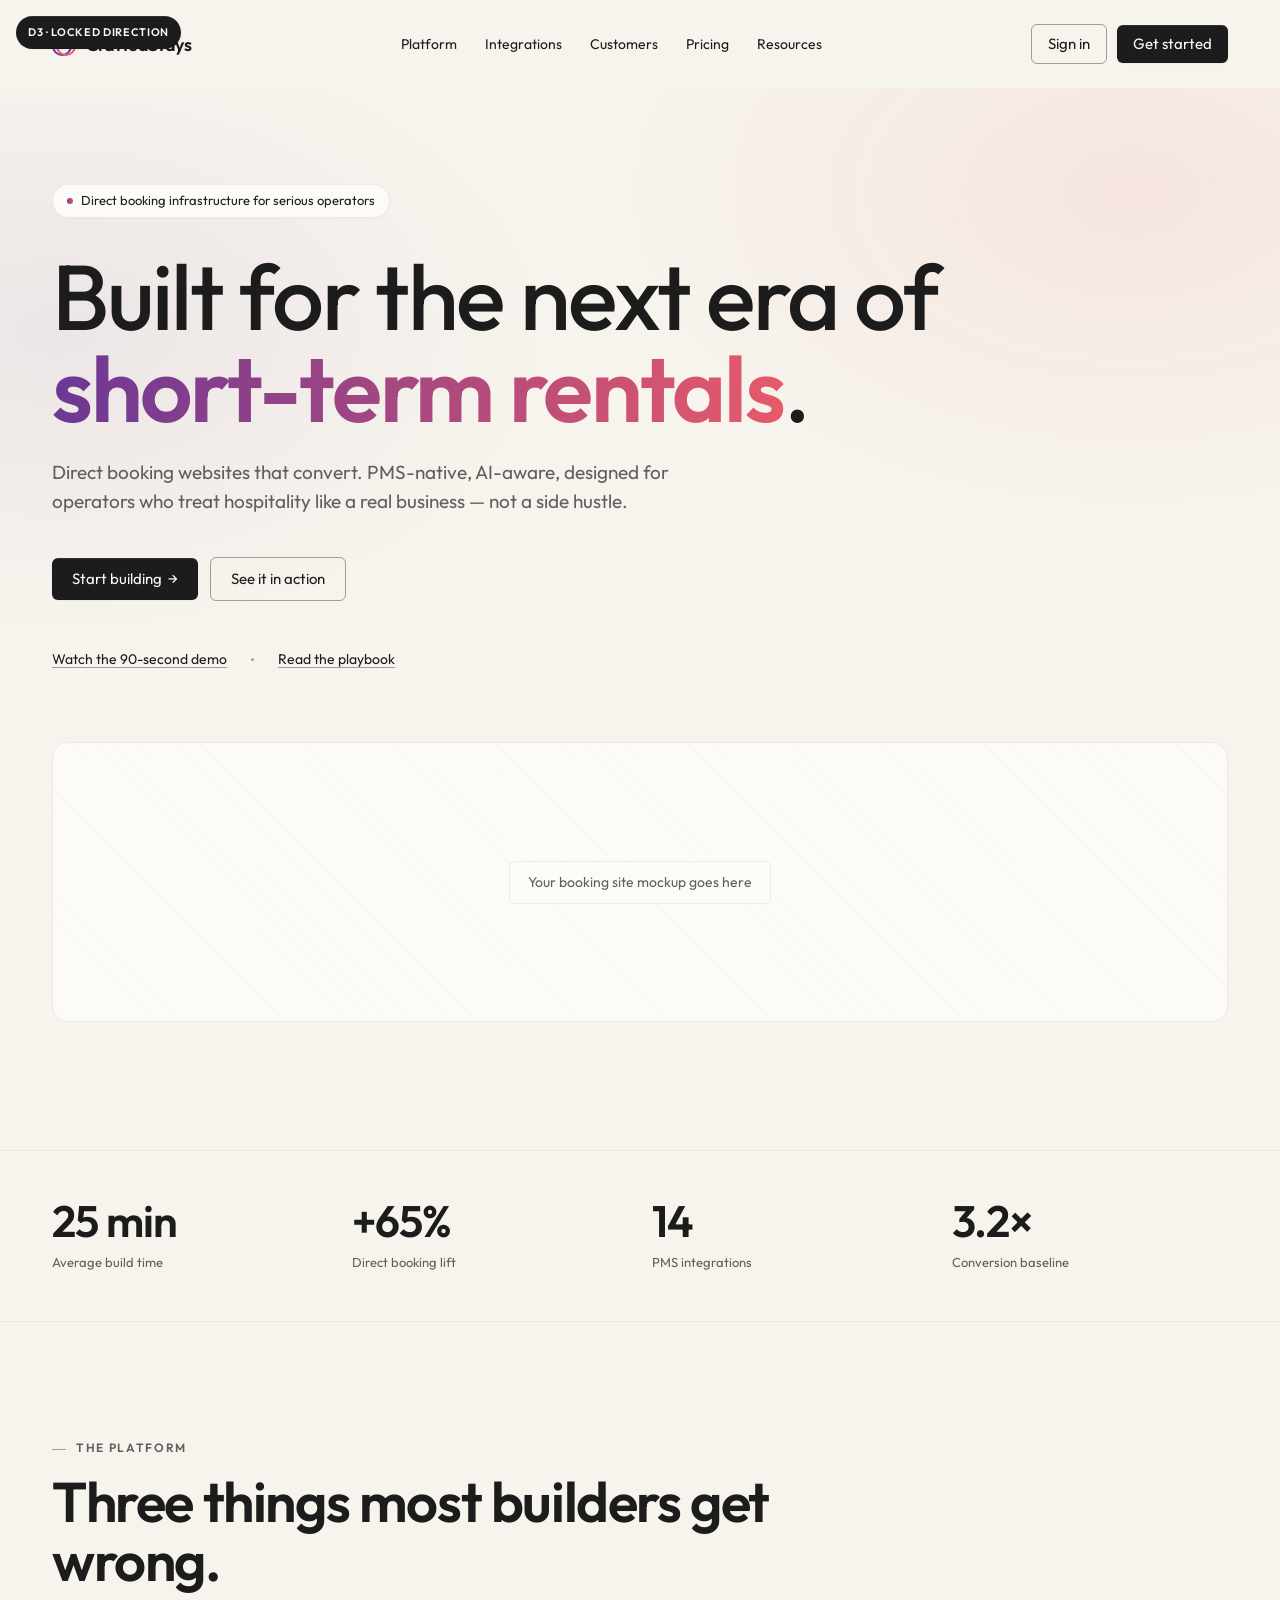
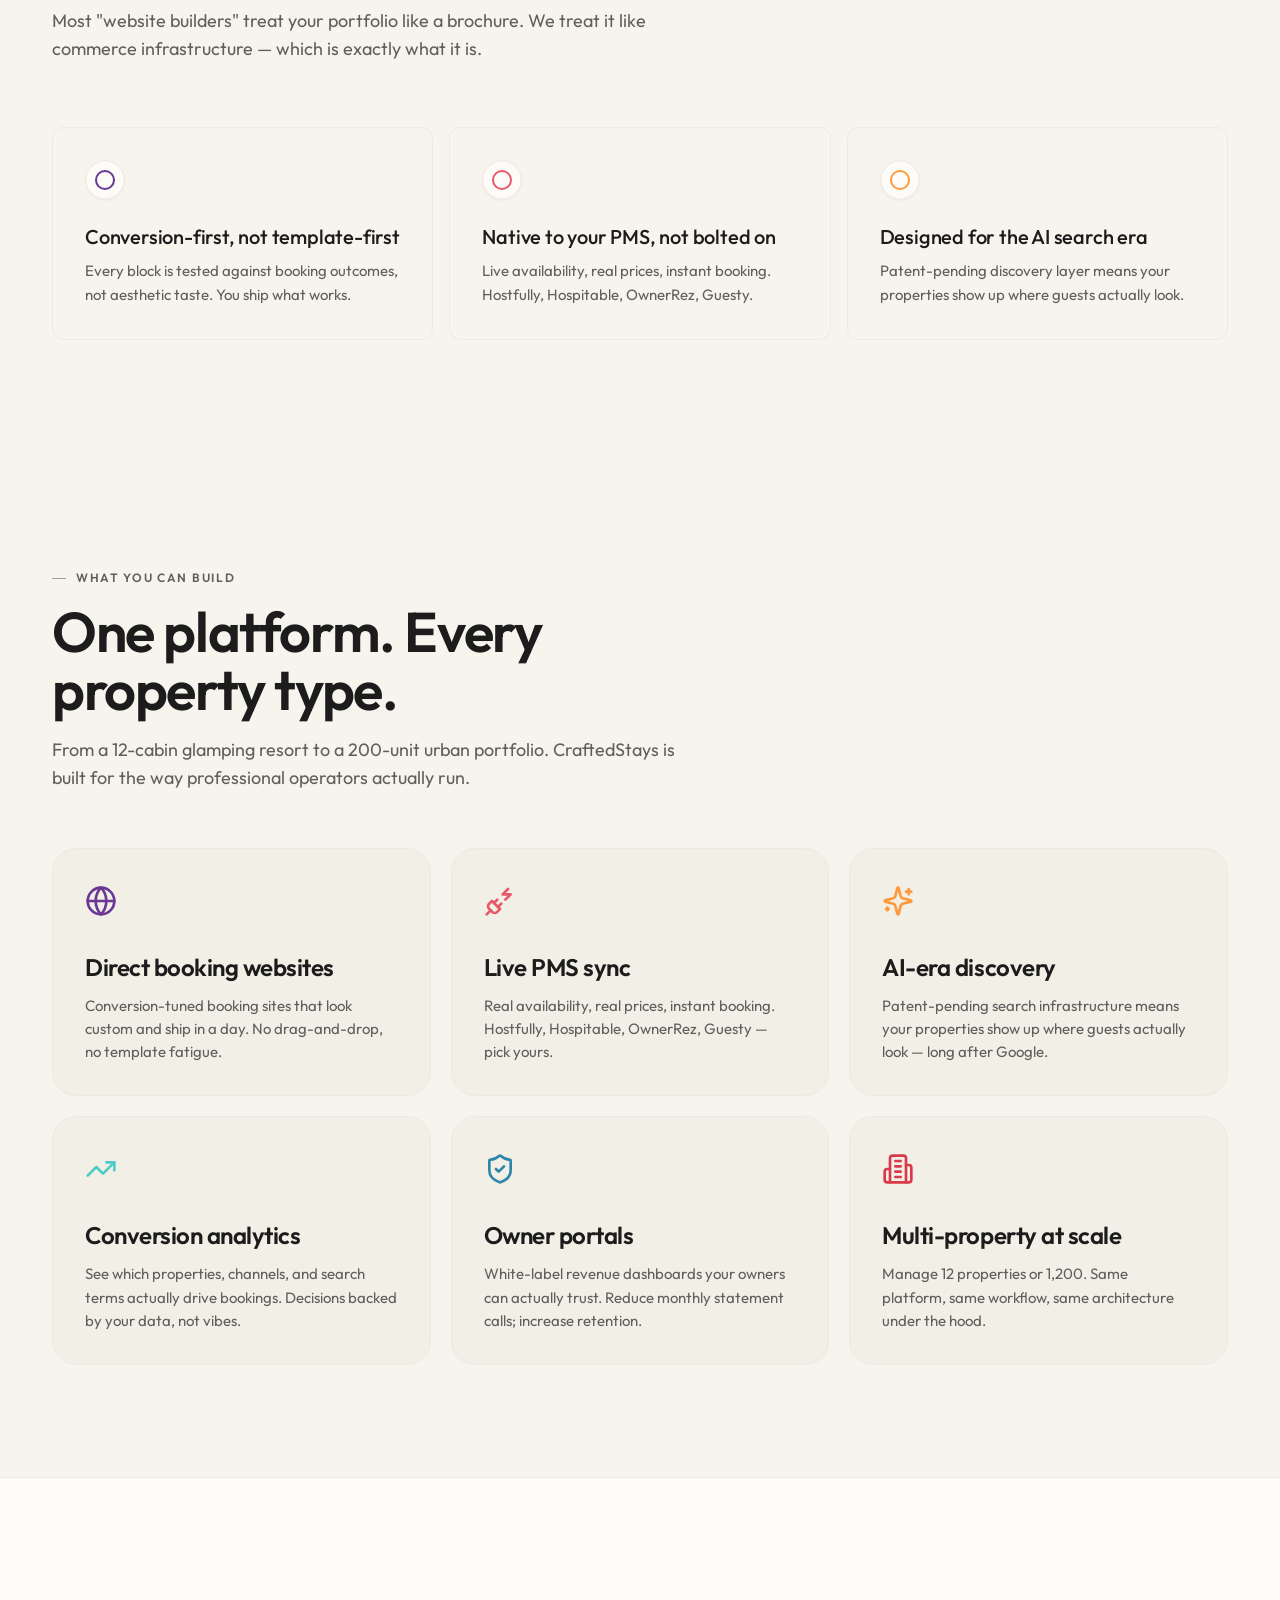
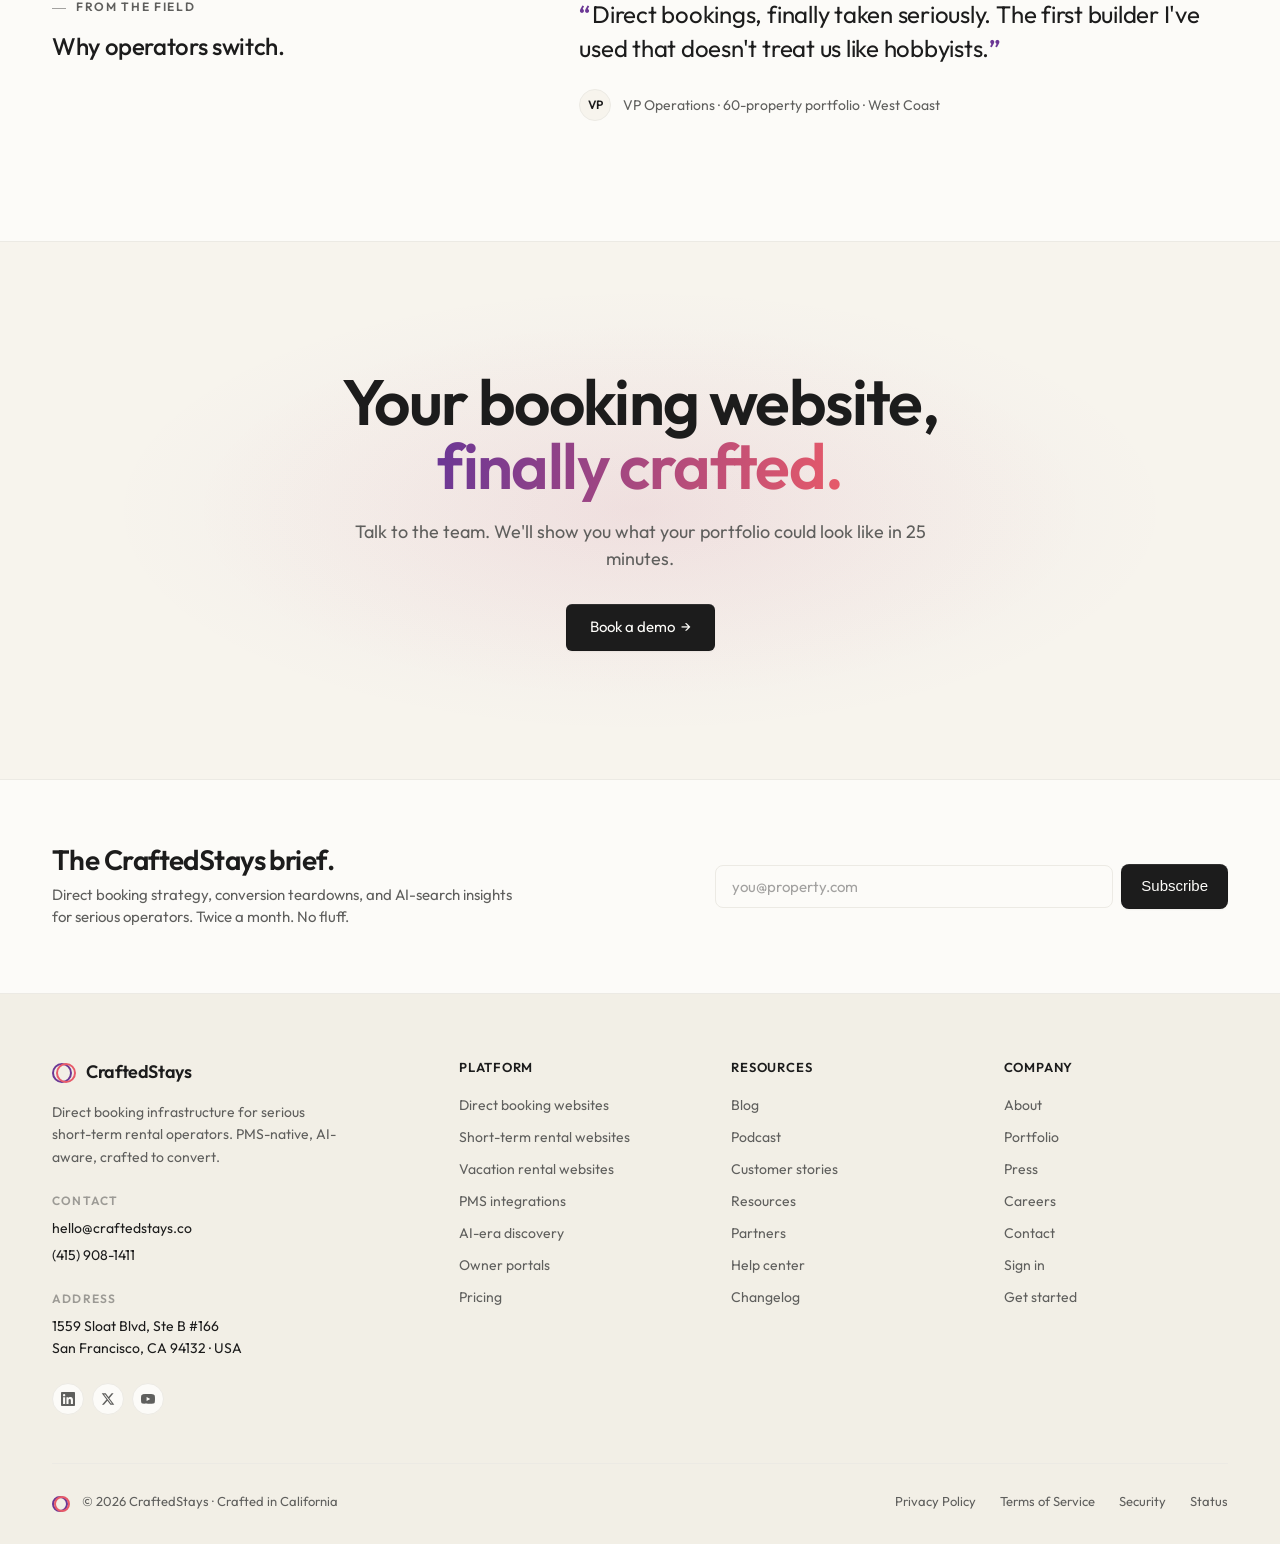
==== exemplar.html @ 5569e60b "Initial commit: CraftedStays design system v1.0 Locked direction D3 (warm cream parchment + Outfit +" ====
<!doctype html>
<html lang="en">
<head>
<meta charset="utf-8" />
<meta name="viewport" content="width=device-width, initial-scale=1" />
<title>CraftedStays — Direction D3: Locked</title>
<link rel="preconnect" href="https://fonts.googleapis.com">
<link rel="preconnect" href="https://fonts.gstatic.com" crossorigin>
<link href="https://fonts.googleapis.com/css2?family=Outfit:wght@400;500;600;700&display=swap" rel="stylesheet">
<style>
  :root{
    --cream:#F7F4ED;
    --cream-2:#F2EFE6;
    --paper:#FCFBF8;
    --ink:#1C1C1C;
    --ink-83:rgba(28,28,28,0.83);
    --ink-60:#5F5F5D;
    --ink-40:rgba(28,28,28,0.40);
    --ink-12:rgba(28,28,28,0.12);
    --ink-04:rgba(28,28,28,0.04);
    --line:#ECEAE4;
    --line-strong:#D8D4C6;
    --purple:#6B3795;
    --coral:#E75A69;
    --orange:#FF9A3C;
    --grad: linear-gradient(95deg, #6B3795 0%, #E75A69 100%);
    --max:1240px;

    /* Icon-card accent colors (rotates 1→6 across grid) */
    --icon-1:#6B3795; /* deep purple — logo */
    --icon-2:#E75A69; /* coral — logo */
    --icon-3:#FF9A3C; /* bright orange */
    --icon-4:#4ECDC4; /* teal mint */
    --icon-5:#2E86AB; /* deep navy */
    --icon-6:#D93A4B; /* deep red */
  }
  *{box-sizing:border-box}
  html,body{margin:0;padding:0}
  body{
    font-family:'Outfit',ui-sans-serif,system-ui,sans-serif;
    background:var(--cream);
    color:var(--ink);
    -webkit-font-smoothing:antialiased;
    line-height:1.5;
  }
  .wrap{max-width:var(--max);margin:0 auto;padding:0 32px}

  .tag{position:fixed;top:16px;left:16px;background:var(--ink);color:var(--paper);font-size:11px;font-weight:600;letter-spacing:0.06em;text-transform:uppercase;padding:8px 12px;border-radius:999px;z-index:100;box-shadow:inset 0 0.5px 0 0 rgba(255,255,255,.2),inset 0 0 0 0.5px rgba(0,0,0,.2),0 1px 2px 0 rgba(0,0,0,.05)}

  /* Nav */
  .nav{padding:20px 0;background:var(--cream)}
  .nav-inner{display:flex;align-items:center;justify-content:space-between;height:48px}
  .logo{display:flex;align-items:center;gap:10px;font-weight:600;font-size:18px;letter-spacing:-0.02em}
  .logo-mark{width:24px;height:24px;position:relative;flex-shrink:0}
  .logo-mark::before,.logo-mark::after{content:"";position:absolute;width:16px;height:16px;border:2.5px solid var(--purple);border-radius:50%}
  .logo-mark::before{left:0;top:4px}
  .logo-mark::after{right:0;top:4px;border-color:var(--coral)}
  .nav-links{display:flex;gap:28px;list-style:none;margin:0;padding:0;font-size:14px;font-weight:400}
  .nav-links a{color:var(--ink);text-decoration:none}
  .nav-links a:hover{text-decoration:underline}
  .nav-cta{display:flex;gap:10px;align-items:center}

  /* Buttons */
  .btn{display:inline-flex;align-items:center;gap:6px;padding:8px 16px;border-radius:6px;font-weight:400;font-size:15px;text-decoration:none;border:none;transition:opacity .15s ease;line-height:1.5}
  .btn-primary{background:var(--ink);color:var(--paper);box-shadow:inset 0 0.5px 0 0 rgba(255,255,255,.2),inset 0 0 0 0.5px rgba(0,0,0,.2),0 1px 2px 0 rgba(0,0,0,.05)}
  .btn-primary:active{opacity:.8}
  .btn-ghost{background:transparent;color:var(--ink);border:1px solid var(--ink-40)}
  .btn-ghost:active{opacity:.8}
  .btn-arrow::after{content:"→";transition:transform .15s ease}
  .btn-arrow:hover::after{transform:translateX(2px)}

  .link-inline{color:var(--ink);text-decoration:underline;text-underline-offset:3px;text-decoration-color:var(--ink-40);text-decoration-thickness:1px;font-size:14px;font-weight:400;transition:text-decoration-color .15s ease}
  .link-inline:hover{text-decoration-color:var(--ink)}

  /* Hero — softer 2-color wash */
  .hero{padding:96px 0 128px;position:relative;overflow:hidden}
  .hero::before{content:"";position:absolute;inset:-10% -10% 0;background:radial-gradient(55% 45% at 82% 18%,rgba(231,90,105,0.10),transparent 60%),radial-gradient(50% 40% at 12% 30%,rgba(107,55,149,0.08),transparent 65%);pointer-events:none}
  .hero .wrap{position:relative;z-index:2}
  .hero-eyebrow{display:inline-flex;align-items:center;gap:8px;padding:6px 14px;border-radius:999px;background:var(--paper);border:1px solid var(--line);font-size:13px;font-weight:400;color:var(--ink);margin-bottom:32px;box-shadow:0 1px 2px rgba(0,0,0,.03)}
  .hero-eyebrow::before{content:"";width:6px;height:6px;border-radius:50%;background:var(--grad)}
  h1.hero-h1{
    font-family:'Outfit';
    font-weight:480;
    font-size:clamp(48px,7.2vw,96px);
    line-height:1;
    letter-spacing:-0.025em;
    margin:0 0 24px;
    max-width:18ch;
    color:var(--ink);
  }
  h1.hero-h1 .accent{font-weight:600;background:var(--grad);-webkit-background-clip:text;background-clip:text;-webkit-text-fill-color:transparent;color:transparent}
  .hero-sub{font-size:19px;line-height:1.55;color:var(--ink-60);max-width:58ch;margin:0 0 40px;font-weight:400}
  .hero-cta{display:flex;gap:12px;align-items:center;flex-wrap:wrap}
  .hero-cta .btn{padding:10px 20px;font-size:15px}
  .hero-meta{margin-top:48px;display:flex;gap:24px;align-items:center;font-size:13px;color:var(--ink-60)}
  .hero-meta .dot{width:3px;height:3px;border-radius:50%;background:var(--ink-40)}

  .hero-mockup{margin-top:72px;background:var(--paper);border:1px solid var(--line);border-radius:16px;padding:24px;display:flex;gap:16px;align-items:center;justify-content:center;color:var(--ink-60);font-size:14px;height:280px;position:relative;overflow:hidden}
  .hero-mockup::before{content:"";position:absolute;inset:0;background:repeating-linear-gradient(45deg,transparent,transparent 14px,var(--ink-04) 14px,var(--ink-04) 15px);opacity:.5}
  .hero-mockup span{position:relative;background:var(--paper);padding:10px 18px;border-radius:6px;border:1px solid var(--line)}

  /* Stats */
  .stats{padding:48px 0;border-top:1px solid var(--line);border-bottom:1px solid var(--line);background:var(--cream)}
  .stats-row{display:grid;grid-template-columns:repeat(4,1fr);gap:24px}
  .stat strong{display:block;font-family:'Outfit';font-weight:600;font-size:44px;line-height:1;letter-spacing:-0.025em;color:var(--ink);margin-bottom:6px}
  .stat span{font-size:13px;color:var(--ink-60)}

  /* Section */
  .section{padding:112px 0}
  .section-head{margin-bottom:64px;max-width:720px}
  .section-eyebrow{display:inline-block;font-size:12px;font-weight:600;letter-spacing:0.14em;text-transform:uppercase;color:var(--ink-60);margin-bottom:16px}
  .section-eyebrow::before{content:"";display:inline-block;width:14px;height:1px;background:var(--ink-40);vertical-align:middle;margin-right:10px}
  .section-title{font-family:'Outfit';font-weight:600;font-size:clamp(34px,4.6vw,56px);line-height:1.05;letter-spacing:-0.025em;margin:0 0 16px}
  .section-lede{font-size:18px;color:var(--ink-60);max-width:54ch;margin:0;line-height:1.55}

  /* Cards — D's interlocking ring icons restored, accent rotates per card */
  .features{display:grid;grid-template-columns:repeat(3,1fr);gap:16px}
  .feature{background:var(--cream);border:1px solid var(--line);border-radius:12px;padding:32px;transition:border-color .15s ease}
  .feature:hover{border-color:var(--line-strong)}
  .feature-icon{width:40px;height:40px;border-radius:999px;background:var(--paper);border:1px solid var(--line);display:flex;align-items:center;justify-content:center;margin-bottom:24px;box-shadow:inset 0 0.5px 0 0 rgba(255,255,255,.2),inset 0 0 0 0.5px rgba(0,0,0,.05),0 1px 2px 0 rgba(0,0,0,.03);position:relative}
  .feature-icon::after{content:"";width:16px;height:16px;border:2.5px solid var(--purple);border-radius:50%}
  .feature:nth-child(2) .feature-icon::after{border-color:var(--coral)}
  .feature:nth-child(3) .feature-icon::after{border-color:var(--orange)}
  .feature h3{font-weight:500;font-size:20px;line-height:1.25;letter-spacing:-0.01em;margin:0 0 10px}
  .feature p{font-size:15px;color:var(--ink-60);line-height:1.6;margin:0}

  /* Icon cards — Lovable founders pattern adapted */
  .icon-section{padding:112px 0;background:var(--cream)}
  .icon-section .section-head{margin-bottom:56px;max-width:680px}
  .icon-grid{display:grid;grid-template-columns:repeat(3,1fr);gap:20px}
  .icon-card{background:var(--cream-2);border:1px solid var(--line);border-radius:24px;padding:36px 32px 32px;transition:border-color .15s ease, transform .15s ease}
  .icon-card:hover{border-color:var(--line-strong)}
  .icon-card .icon{width:32px;height:32px;display:flex;align-items:center;justify-content:center;margin-bottom:36px}
  .icon-card .icon svg{width:32px;height:32px;display:block}
  .icon-card:nth-child(1) .icon{color:var(--icon-1)}
  .icon-card:nth-child(2) .icon{color:var(--icon-2)}
  .icon-card:nth-child(3) .icon{color:var(--icon-3)}
  .icon-card:nth-child(4) .icon{color:var(--icon-4)}
  .icon-card:nth-child(5) .icon{color:var(--icon-5)}
  .icon-card:nth-child(6) .icon{color:var(--icon-6)}
  .icon-card h3{font-family:'Outfit';font-weight:600;font-size:24px;line-height:1.2;letter-spacing:-0.02em;margin:0 0 12px;color:var(--ink)}
  .icon-card p{font-size:15px;color:var(--ink-60);line-height:1.55;margin:0}

  /* Quote section */
  .quote-section{padding:120px 0;background:var(--paper);border-top:1px solid var(--line);border-bottom:1px solid var(--line)}
  .quote-grid{display:grid;grid-template-columns:1fr 1.4fr;gap:64px;align-items:start}
  .quote-eyebrow{font-size:12px;font-weight:600;letter-spacing:0.14em;text-transform:uppercase;color:var(--ink-60);margin-bottom:12px}
  .quote-eyebrow::before{content:"";display:inline-block;width:14px;height:1px;background:var(--ink-40);vertical-align:middle;margin-right:10px}
  .quote-section h3{font-family:'Outfit';font-weight:500;font-size:24px;letter-spacing:-0.015em;margin:0;color:var(--ink)}
  .quote-body{font-family:'Outfit';font-weight:400;font-size:24px;line-height:1.4;letter-spacing:-0.01em;color:var(--ink);margin:0 0 24px}
  .quote-body::before{content:"\201C";font-weight:600;color:var(--purple);margin-right:2px}
  .quote-body::after{content:"\201D";font-weight:600;color:var(--purple)}
  .quote-attr{font-size:14px;color:var(--ink-60);display:flex;align-items:center;gap:12px}
  .quote-attr-mark{width:32px;height:32px;border-radius:999px;background:var(--cream);border:1px solid var(--line);display:flex;align-items:center;justify-content:center;font-weight:600;color:var(--ink);font-size:12px}

  /* CTA */
  .cta-section{padding:128px 0;text-align:center;position:relative;overflow:hidden}
  .cta-section::before{content:"";position:absolute;inset:0;background:radial-gradient(50% 50% at 50% 50%,rgba(231,90,105,0.08),transparent 70%),radial-gradient(60% 60% at 50% 50%,rgba(107,55,149,0.05),transparent 70%);pointer-events:none}
  .cta-section .wrap{position:relative;z-index:2}
  .cta-section h2{font-family:'Outfit';font-weight:600;font-size:clamp(36px,5vw,68px);line-height:1;letter-spacing:-0.025em;margin:0 0 20px}
  .cta-section h2 .accent{background:var(--grad);-webkit-background-clip:text;background-clip:text;-webkit-text-fill-color:transparent}
  .cta-section p{font-size:18px;color:var(--ink-60);max-width:50ch;margin:0 auto 32px}

  /* Newsletter strip (above footer) */
  .newsletter{padding:64px 0;border-top:1px solid var(--line);background:var(--paper)}
  .newsletter-grid{display:grid;grid-template-columns:1.2fr 1fr;gap:48px;align-items:center}
  .newsletter h3{font-family:'Outfit';font-weight:600;font-size:28px;line-height:1.15;letter-spacing:-0.02em;margin:0 0 8px}
  .newsletter p{font-size:15px;color:var(--ink-60);margin:0;max-width:48ch}
  .newsletter form{display:flex;gap:8px;align-items:center}
  .newsletter input{flex:1;padding:11px 16px;border:1px solid var(--line);border-radius:8px;background:var(--paper);font-family:'Outfit';font-size:15px;color:var(--ink);outline:none;transition:border-color .15s ease}
  .newsletter input::placeholder{color:var(--ink-40)}
  .newsletter input:focus{border-color:var(--ink-40);box-shadow:0 0 0 3px rgba(28,28,28,.05)}
  .newsletter .btn{padding:11px 20px;border-radius:8px}

  /* Footer (multi-column) */
  .foot{padding:64px 0 32px;background:var(--cream-2);border-top:1px solid var(--line);color:var(--ink-60);font-size:14px}
  .foot-grid{display:grid;grid-template-columns:1.6fr 1fr 1fr 1fr;gap:48px;margin-bottom:48px}
  .foot-brand .logo{font-family:'Outfit';font-weight:600;font-size:18px;color:var(--ink);margin-bottom:16px}
  .foot-brand p{font-size:14px;color:var(--ink-60);line-height:1.6;margin:0 0 24px;max-width:32ch}
  .foot-contact{display:flex;flex-direction:column;gap:6px;margin-bottom:24px}
  .foot-contact-label{font-size:12px;font-weight:600;letter-spacing:0.1em;text-transform:uppercase;color:var(--ink-40);margin-bottom:2px}
  .foot-contact a{color:var(--ink);text-decoration:none}
  .foot-contact a:hover{text-decoration:underline;text-underline-offset:3px}
  .foot-contact address{font-style:normal;color:var(--ink);line-height:1.55}
  .foot-social{display:flex;gap:8px;margin-top:8px}
  .foot-social a{width:32px;height:32px;border-radius:999px;border:1px solid var(--line);display:flex;align-items:center;justify-content:center;color:var(--ink-60);transition:all .15s ease;background:var(--paper)}
  .foot-social a:hover{color:var(--ink);border-color:var(--ink-40)}
  .foot-social svg{width:14px;height:14px}

  .foot-col h4{font-family:'Outfit';font-weight:600;font-size:13px;letter-spacing:0.06em;text-transform:uppercase;color:var(--ink);margin:0 0 18px}
  .foot-col ul{list-style:none;margin:0;padding:0;display:flex;flex-direction:column;gap:11px}
  .foot-col a{color:var(--ink-60);text-decoration:none;font-size:14px;transition:color .15s ease}
  .foot-col a:hover{color:var(--ink);text-decoration:underline;text-underline-offset:3px}

  .foot-bottom{padding-top:28px;border-top:1px solid var(--line);display:flex;justify-content:space-between;align-items:center;gap:24px;flex-wrap:wrap;font-size:13px}
  .foot-bottom-left{display:flex;align-items:center;gap:12px}
  .foot-bottom-left .logo-mark{width:18px;height:18px}
  .foot-bottom-left .logo-mark::before,.foot-bottom-left .logo-mark::after{width:12px;height:12px;border-width:2px}
  .foot-bottom-left .logo-mark::before{left:0;top:3px}
  .foot-bottom-left .logo-mark::after{right:0;top:3px}
  .foot-bottom-links{display:flex;gap:24px;list-style:none;margin:0;padding:0}
  .foot-bottom-links a{color:var(--ink-60);text-decoration:none}
  .foot-bottom-links a:hover{color:var(--ink);text-decoration:underline;text-underline-offset:3px}
</style>
</head>
<body>
<div class="tag">D3 · Locked Direction</div>

<header class="nav">
  <div class="wrap nav-inner">
    <div class="logo"><span class="logo-mark"></span>CraftedStays</div>
    <ul class="nav-links">
      <li><a href="#">Platform</a></li>
      <li><a href="#">Integrations</a></li>
      <li><a href="#">Customers</a></li>
      <li><a href="#">Pricing</a></li>
      <li><a href="#">Resources</a></li>
    </ul>
    <div class="nav-cta">
      <a href="#" class="btn btn-ghost">Sign in</a>
      <a href="#" class="btn btn-primary">Get started</a>
    </div>
  </div>
</header>

<section class="hero">
  <div class="wrap">
    <div class="hero-eyebrow">Direct booking infrastructure for serious operators</div>
    <h1 class="hero-h1">Built for the next era of <span class="accent">short-term rentals</span>.</h1>
    <p class="hero-sub">Direct booking websites that convert. PMS-native, AI-aware, designed for operators who treat hospitality like a real business — not a side hustle.</p>
    <div class="hero-cta">
      <a href="#" class="btn btn-primary btn-arrow">Start building</a>
      <a href="#" class="btn btn-ghost">See it in action</a>
    </div>
    <div class="hero-meta">
      <a href="#" class="link-inline">Watch the 90-second demo</a>
      <span class="dot"></span>
      <a href="#" class="link-inline">Read the playbook</a>
    </div>
    <div class="hero-mockup"><span>Your booking site mockup goes here</span></div>
  </div>
</section>

<section class="stats">
  <div class="wrap stats-row">
    <div class="stat"><strong>25 min</strong><span>Average build time</span></div>
    <div class="stat"><strong>+65%</strong><span>Direct booking lift</span></div>
    <div class="stat"><strong>14</strong><span>PMS integrations</span></div>
    <div class="stat"><strong>3.2×</strong><span>Conversion baseline</span></div>
  </div>
</section>

<section class="section">
  <div class="wrap">
    <div class="section-head">
      <div class="section-eyebrow">The platform</div>
      <h2 class="section-title">Three things most builders get wrong.</h2>
      <p class="section-lede">Most "website builders" treat your portfolio like a brochure. We treat it like commerce infrastructure — which is exactly what it is.</p>
    </div>
    <div class="features">
      <article class="feature">
        <div class="feature-icon"></div>
        <h3>Conversion-first, not template-first</h3>
        <p>Every block is tested against booking outcomes, not aesthetic taste. You ship what works.</p>
      </article>
      <article class="feature">
        <div class="feature-icon"></div>
        <h3>Native to your PMS, not bolted on</h3>
        <p>Live availability, real prices, instant booking. Hostfully, Hospitable, OwnerRez, Guesty.</p>
      </article>
      <article class="feature">
        <div class="feature-icon"></div>
        <h3>Designed for the AI search era</h3>
        <p>Patent-pending discovery layer means your properties show up where guests actually look.</p>
      </article>
    </div>
  </div>
</section>

<section class="icon-section">
  <div class="wrap">
    <div class="section-head">
      <div class="section-eyebrow">What you can build</div>
      <h2 class="section-title">One platform. Every property type.</h2>
      <p class="section-lede">From a 12-cabin glamping resort to a 200-unit urban portfolio. CraftedStays is built for the way professional operators actually run.</p>
    </div>
    <div class="icon-grid">
      <article class="icon-card">
        <!-- lucide: globe -->
        <div class="icon"><svg xmlns="http://www.w3.org/2000/svg" viewBox="0 0 24 24" fill="none" stroke="currentColor" stroke-width="2" stroke-linecap="round" stroke-linejoin="round"><circle cx="12" cy="12" r="10"/><path d="M12 2a14.5 14.5 0 0 0 0 20 14.5 14.5 0 0 0 0-20"/><path d="M2 12h20"/></svg></div>
        <h3>Direct booking websites</h3>
        <p>Conversion-tuned booking sites that look custom and ship in a day. No drag-and-drop, no template fatigue.</p>
      </article>
      <article class="icon-card">
        <!-- lucide: plug-zap -->
        <div class="icon"><svg xmlns="http://www.w3.org/2000/svg" viewBox="0 0 24 24" fill="none" stroke="currentColor" stroke-width="2" stroke-linecap="round" stroke-linejoin="round"><path d="M6.3 20.3a2.4 2.4 0 0 0 3.4 0L12 18l-6-6-2.3 2.3a2.4 2.4 0 0 0 0 3.4Z"/><path d="m2 22 3-3"/><path d="M7.5 13.5 10 11"/><path d="M10.5 16.5 13 14"/><path d="m18 3-4 4h6l-4 4"/></svg></div>
        <h3>Live PMS sync</h3>
        <p>Real availability, real prices, instant booking. Hostfully, Hospitable, OwnerRez, Guesty — pick yours.</p>
      </article>
      <article class="icon-card">
        <!-- lucide: sparkles -->
        <div class="icon"><svg xmlns="http://www.w3.org/2000/svg" viewBox="0 0 24 24" fill="none" stroke="currentColor" stroke-width="2" stroke-linecap="round" stroke-linejoin="round"><path d="M9.937 15.5A2 2 0 0 0 8.5 14.063l-6.135-1.582a.5.5 0 0 1 0-.962L8.5 9.936A2 2 0 0 0 9.937 8.5l1.582-6.135a.5.5 0 0 1 .963 0L14.063 8.5A2 2 0 0 0 15.5 9.937l6.135 1.581a.5.5 0 0 1 0 .964L15.5 14.063a2 2 0 0 0-1.437 1.437l-1.582 6.135a.5.5 0 0 1-.963 0z"/><path d="M20 3v4"/><path d="M22 5h-4"/><path d="M4 17v2"/><path d="M5 18H3"/></svg></div>
        <h3>AI-era discovery</h3>
        <p>Patent-pending search infrastructure means your properties show up where guests actually look — long after Google.</p>
      </article>
      <article class="icon-card">
        <!-- lucide: trending-up -->
        <div class="icon"><svg xmlns="http://www.w3.org/2000/svg" viewBox="0 0 24 24" fill="none" stroke="currentColor" stroke-width="2" stroke-linecap="round" stroke-linejoin="round"><polyline points="22 7 13.5 15.5 8.5 10.5 2 17"/><polyline points="16 7 22 7 22 13"/></svg></div>
        <h3>Conversion analytics</h3>
        <p>See which properties, channels, and search terms actually drive bookings. Decisions backed by your data, not vibes.</p>
      </article>
      <article class="icon-card">
        <!-- lucide: shield-check -->
        <div class="icon"><svg xmlns="http://www.w3.org/2000/svg" viewBox="0 0 24 24" fill="none" stroke="currentColor" stroke-width="2" stroke-linecap="round" stroke-linejoin="round"><path d="M20 13c0 5-3.5 7.5-7.66 8.95a1 1 0 0 1-.67-.01C7.5 20.5 4 18 4 13V6a1 1 0 0 1 1-1c2 0 4.5-1.2 6.24-2.72a1.17 1.17 0 0 1 1.52 0C14.51 3.81 17 5 19 5a1 1 0 0 1 1 1z"/><path d="m9 12 2 2 4-4"/></svg></div>
        <h3>Owner portals</h3>
        <p>White-label revenue dashboards your owners can actually trust. Reduce monthly statement calls; increase retention.</p>
      </article>
      <article class="icon-card">
        <!-- lucide: building-2 -->
        <div class="icon"><svg xmlns="http://www.w3.org/2000/svg" viewBox="0 0 24 24" fill="none" stroke="currentColor" stroke-width="2" stroke-linecap="round" stroke-linejoin="round"><path d="M6 22V4a2 2 0 0 1 2-2h8a2 2 0 0 1 2 2v18Z"/><path d="M6 12H4a2 2 0 0 0-2 2v6a2 2 0 0 0 2 2h2"/><path d="M18 9h2a2 2 0 0 1 2 2v9a2 2 0 0 1-2 2h-2"/><path d="M10 6h4"/><path d="M10 10h4"/><path d="M10 14h4"/><path d="M10 18h4"/></svg></div>
        <h3>Multi-property at scale</h3>
        <p>Manage 12 properties or 1,200. Same platform, same workflow, same architecture under the hood.</p>
      </article>
    </div>
  </div>
</section>

<section class="quote-section">
  <div class="wrap">
    <div class="quote-grid">
      <div>
        <div class="quote-eyebrow">From the field</div>
        <h3>Why operators switch.</h3>
      </div>
      <div>
        <p class="quote-body">Direct bookings, finally taken seriously. The first builder I've used that doesn't treat us like hobbyists.</p>
        <div class="quote-attr">
          <span class="quote-attr-mark">VP</span>
          <div>VP Operations · 60-property portfolio · West Coast</div>
        </div>
      </div>
    </div>
  </div>
</section>

<section class="cta-section">
  <div class="wrap">
    <h2>Your booking website,<br><span class="accent">finally crafted.</span></h2>
    <p>Talk to the team. We'll show you what your portfolio could look like in 25 minutes.</p>
    <a href="#" class="btn btn-primary btn-arrow" style="padding:12px 24px;font-size:15px">Book a demo</a>
  </div>
</section>

<section class="newsletter">
  <div class="wrap newsletter-grid">
    <div>
      <h3>The CraftedStays brief.</h3>
      <p>Direct booking strategy, conversion teardowns, and AI-search insights for serious operators. Twice a month. No fluff.</p>
    </div>
    <form onsubmit="event.preventDefault()">
      <input type="email" placeholder="you@property.com" required>
      <button type="submit" class="btn btn-primary">Subscribe</button>
    </form>
  </div>
</section>

<footer class="foot">
  <div class="wrap">
    <div class="foot-grid">
      <div class="foot-brand">
        <div class="logo"><span class="logo-mark"></span>CraftedStays</div>
        <p>Direct booking infrastructure for serious short-term rental operators. PMS-native, AI-aware, crafted to convert.</p>

        <div class="foot-contact">
          <span class="foot-contact-label">Contact</span>
          <a href="mailto:hello@craftedstays.co">hello@craftedstays.co</a>
          <a href="tel:+14159081411">(415) 908-1411</a>
        </div>

        <div class="foot-contact">
          <span class="foot-contact-label">Address</span>
          <address>1559 Sloat Blvd, Ste B #166<br>San Francisco, CA 94132 · USA</address>
        </div>

        <div class="foot-social">
          <a href="#" aria-label="LinkedIn"><svg viewBox="0 0 24 24" fill="currentColor"><path d="M20.45 20.45h-3.55v-5.57c0-1.33-.02-3.04-1.85-3.04-1.85 0-2.13 1.45-2.13 2.94v5.67H9.37V9h3.41v1.56h.05c.47-.9 1.64-1.85 3.37-1.85 3.6 0 4.27 2.37 4.27 5.46v6.28zM5.34 7.43a2.06 2.06 0 1 1 0-4.12 2.06 2.06 0 0 1 0 4.12zm1.78 13.02H3.56V9h3.55v11.45zM22.22 0H1.77C.79 0 0 .77 0 1.72v20.56C0 23.23.79 24 1.77 24h20.45C23.21 24 24 23.23 24 22.28V1.72C24 .77 23.21 0 22.22 0z"/></svg></a>
          <a href="#" aria-label="X / Twitter"><svg viewBox="0 0 24 24" fill="currentColor"><path d="M18.244 2.25h3.308l-7.227 8.26 8.502 11.24H16.17l-5.214-6.817L4.99 21.75H1.68l7.73-8.835L1.254 2.25H8.08l4.713 6.231zm-1.161 17.52h1.833L7.084 4.126H5.117z"/></svg></a>
          <a href="#" aria-label="YouTube"><svg viewBox="0 0 24 24" fill="currentColor"><path d="M23.5 6.2a3 3 0 0 0-2.1-2.1C19.5 3.5 12 3.5 12 3.5s-7.5 0-9.4.6A3 3 0 0 0 .5 6.2C0 8.1 0 12 0 12s0 3.9.5 5.8a3 3 0 0 0 2.1 2.1C4.5 20.5 12 20.5 12 20.5s7.5 0 9.4-.6a3 3 0 0 0 2.1-2.1c.5-1.9.5-5.8.5-5.8s0-3.9-.5-5.8zM9.6 15.6V8.4l6.3 3.6-6.3 3.6z"/></svg></a>
        </div>
      </div>

      <div class="foot-col">
        <h4>Platform</h4>
        <ul>
          <li><a href="#">Direct booking websites</a></li>
          <li><a href="#">Short-term rental websites</a></li>
          <li><a href="#">Vacation rental websites</a></li>
          <li><a href="#">PMS integrations</a></li>
          <li><a href="#">AI-era discovery</a></li>
          <li><a href="#">Owner portals</a></li>
          <li><a href="#">Pricing</a></li>
        </ul>
      </div>

      <div class="foot-col">
        <h4>Resources</h4>
        <ul>
          <li><a href="#">Blog</a></li>
          <li><a href="#">Podcast</a></li>
          <li><a href="#">Customer stories</a></li>
          <li><a href="#">Resources</a></li>
          <li><a href="#">Partners</a></li>
          <li><a href="#">Help center</a></li>
          <li><a href="#">Changelog</a></li>
        </ul>
      </div>

      <div class="foot-col">
        <h4>Company</h4>
        <ul>
          <li><a href="#">About</a></li>
          <li><a href="#">Portfolio</a></li>
          <li><a href="#">Press</a></li>
          <li><a href="#">Careers</a></li>
          <li><a href="#">Contact</a></li>
          <li><a href="#">Sign in</a></li>
          <li><a href="#">Get started</a></li>
        </ul>
      </div>
    </div>

    <div class="foot-bottom">
      <div class="foot-bottom-left">
        <span class="logo-mark"></span>
        <span>© 2026 CraftedStays · Crafted in California</span>
      </div>
      <ul class="foot-bottom-links">
        <li><a href="#">Privacy Policy</a></li>
        <li><a href="#">Terms of Service</a></li>
        <li><a href="#">Security</a></li>
        <li><a href="#">Status</a></li>
      </ul>
    </div>
  </div>
</footer>
</body>
</html>
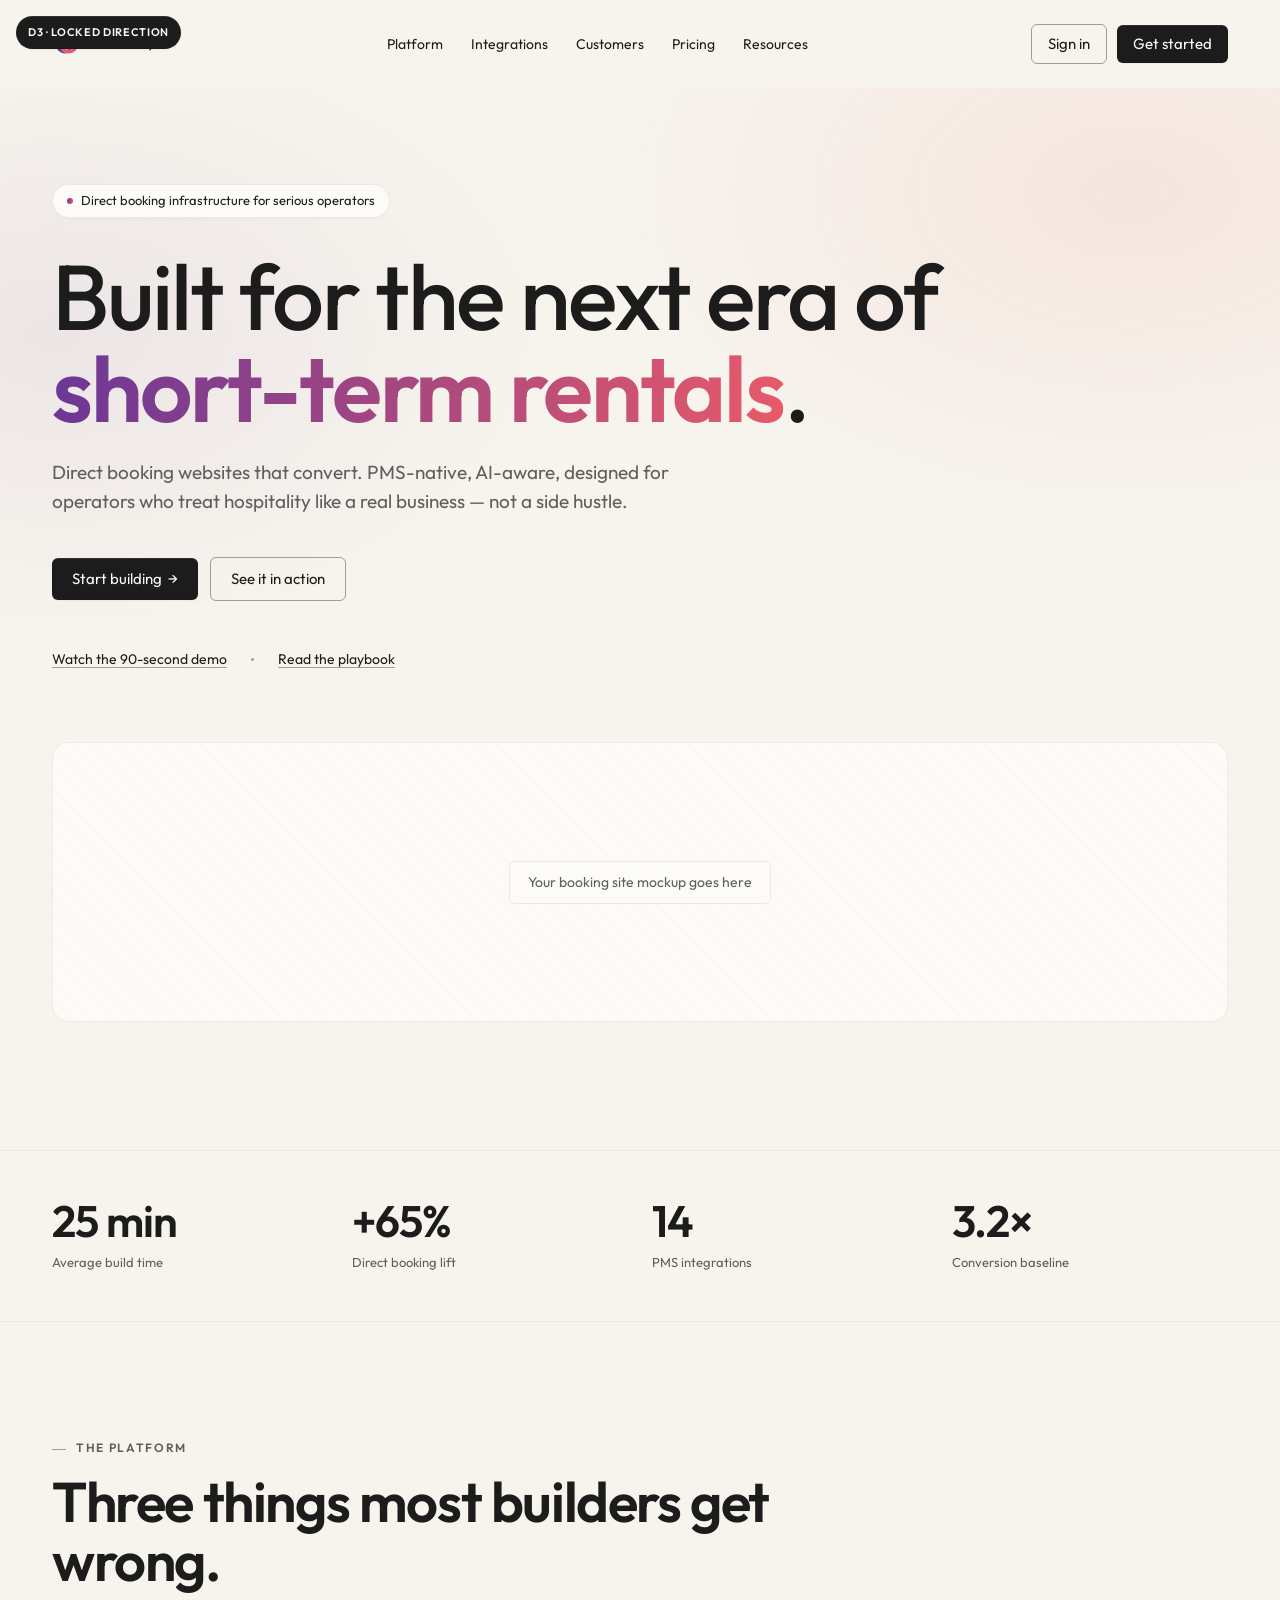
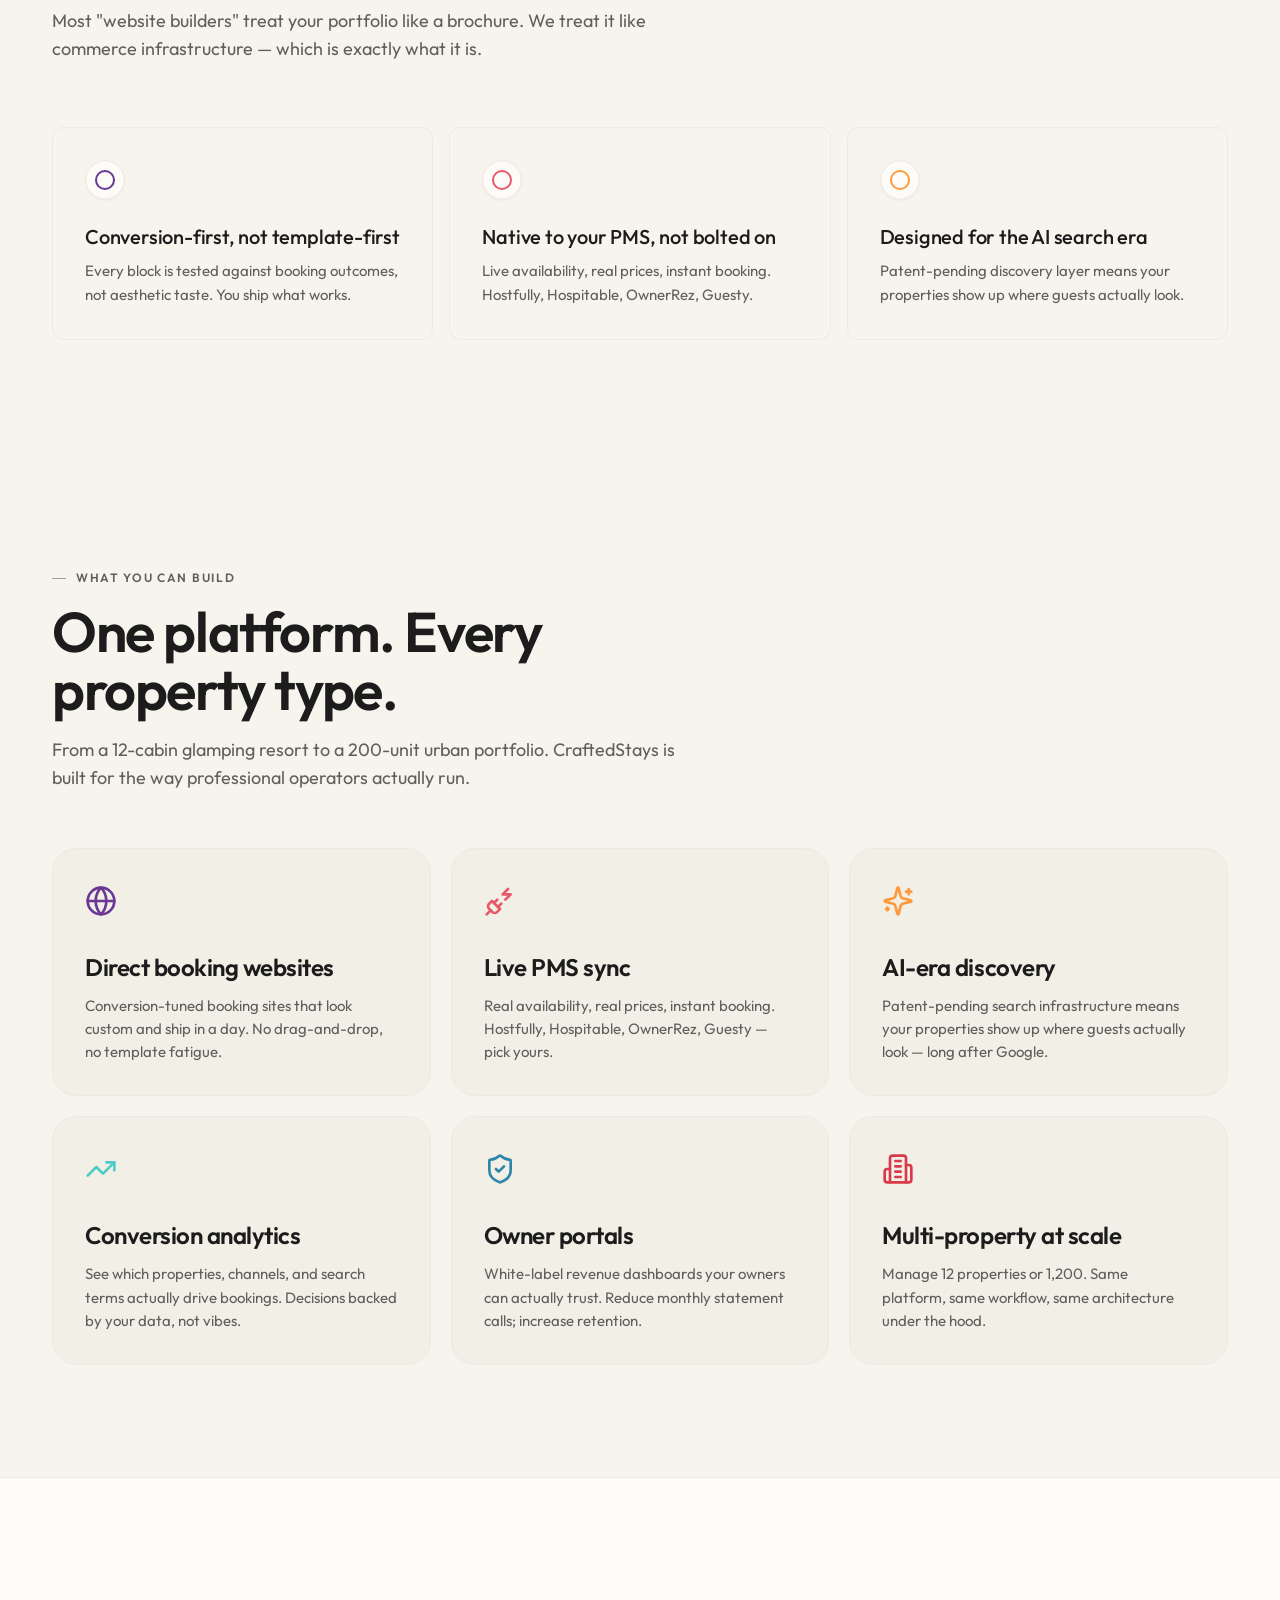
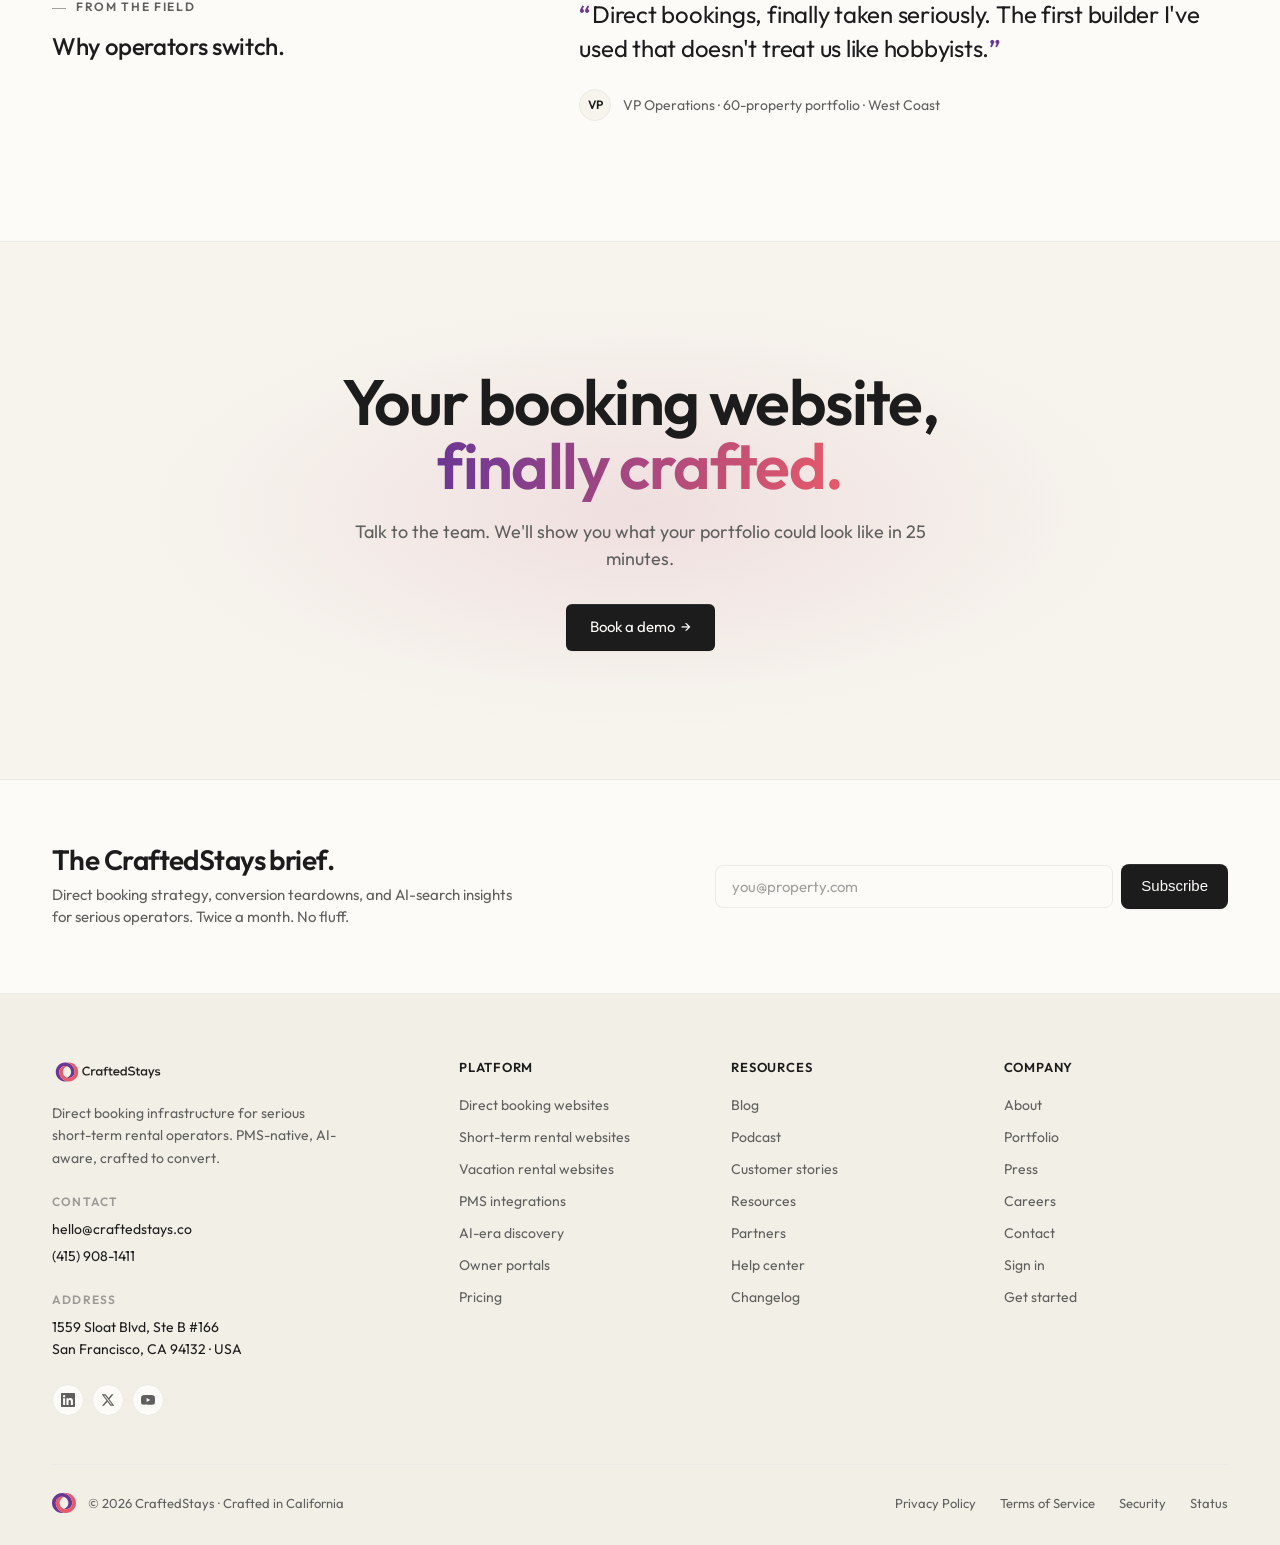
==== commit f32ac429: "Use the real logo SVGs everywhere; retire the CSS-drawn mark The thin two-circle CSS .logo-mark + ha" ====
--- a/exemplar.html
+++ b/exemplar.html
@@ -50,11 +50,8 @@
   /* Nav */
   .nav{padding:20px 0;background:var(--cream)}
   .nav-inner{display:flex;align-items:center;justify-content:space-between;height:48px}
-  .logo{display:flex;align-items:center;gap:10px;font-weight:600;font-size:18px;letter-spacing:-0.02em}
-  .logo-mark{width:24px;height:24px;position:relative;flex-shrink:0}
-  .logo-mark::before,.logo-mark::after{content:"";position:absolute;width:16px;height:16px;border:2.5px solid var(--purple);border-radius:50%}
-  .logo-mark::before{left:0;top:4px}
-  .logo-mark::after{right:0;top:4px;border-color:var(--coral)}
+  .logo{display:flex;align-items:center}
+  .logo img{height:28px;width:auto;display:block}
   .nav-links{display:flex;gap:28px;list-style:none;margin:0;padding:0;font-size:14px;font-weight:400}
   .nav-links a{color:var(--ink);text-decoration:none}
   .nav-links a:hover{text-decoration:underline}
@@ -175,7 +172,8 @@
   /* Footer (multi-column) */
   .foot{padding:64px 0 32px;background:var(--cream-2);border-top:1px solid var(--line);color:var(--ink-60);font-size:14px}
   .foot-grid{display:grid;grid-template-columns:1.6fr 1fr 1fr 1fr;gap:48px;margin-bottom:48px}
-  .foot-brand .logo{font-family:'Outfit';font-weight:600;font-size:18px;color:var(--ink);margin-bottom:16px}
+  .foot-brand .logo{margin-bottom:16px}
+  .foot-brand .logo img{height:28px;width:auto;display:block}
   .foot-brand p{font-size:14px;color:var(--ink-60);line-height:1.6;margin:0 0 24px;max-width:32ch}
   .foot-contact{display:flex;flex-direction:column;gap:6px;margin-bottom:24px}
   .foot-contact-label{font-size:12px;font-weight:600;letter-spacing:0.1em;text-transform:uppercase;color:var(--ink-40);margin-bottom:2px}
@@ -194,10 +192,7 @@
 
   .foot-bottom{padding-top:28px;border-top:1px solid var(--line);display:flex;justify-content:space-between;align-items:center;gap:24px;flex-wrap:wrap;font-size:13px}
   .foot-bottom-left{display:flex;align-items:center;gap:12px}
-  .foot-bottom-left .logo-mark{width:18px;height:18px}
-  .foot-bottom-left .logo-mark::before,.foot-bottom-left .logo-mark::after{width:12px;height:12px;border-width:2px}
-  .foot-bottom-left .logo-mark::before{left:0;top:3px}
-  .foot-bottom-left .logo-mark::after{right:0;top:3px}
+  .foot-bottom-left img{height:20px;width:auto;display:block}
   .foot-bottom-links{display:flex;gap:24px;list-style:none;margin:0;padding:0}
   .foot-bottom-links a{color:var(--ink-60);text-decoration:none}
   .foot-bottom-links a:hover{color:var(--ink);text-decoration:underline;text-underline-offset:3px}
@@ -208,7 +203,7 @@
 
 <header class="nav">
   <div class="wrap nav-inner">
-    <div class="logo"><span class="logo-mark"></span>CraftedStays</div>
+    <a href="/" class="logo" aria-label="CraftedStays"><img src="lg_dark.svg" alt="CraftedStays"></a>
     <ul class="nav-links">
       <li><a href="#">Platform</a></li>
       <li><a href="#">Integrations</a></li>
@@ -368,7 +363,7 @@
   <div class="wrap">
     <div class="foot-grid">
       <div class="foot-brand">
-        <div class="logo"><span class="logo-mark"></span>CraftedStays</div>
+        <a href="/" class="logo" aria-label="CraftedStays"><img src="lg_dark.svg" alt="CraftedStays"></a>
         <p>Direct booking infrastructure for serious short-term rental operators. PMS-native, AI-aware, crafted to convert.</p>
 
         <div class="foot-contact">
@@ -431,7 +426,7 @@
 
     <div class="foot-bottom">
       <div class="foot-bottom-left">
-        <span class="logo-mark"></span>
+        <img src="mark_dark.svg" alt="CraftedStays">
         <span>© 2026 CraftedStays · Crafted in California</span>
       </div>
       <ul class="foot-bottom-links">
